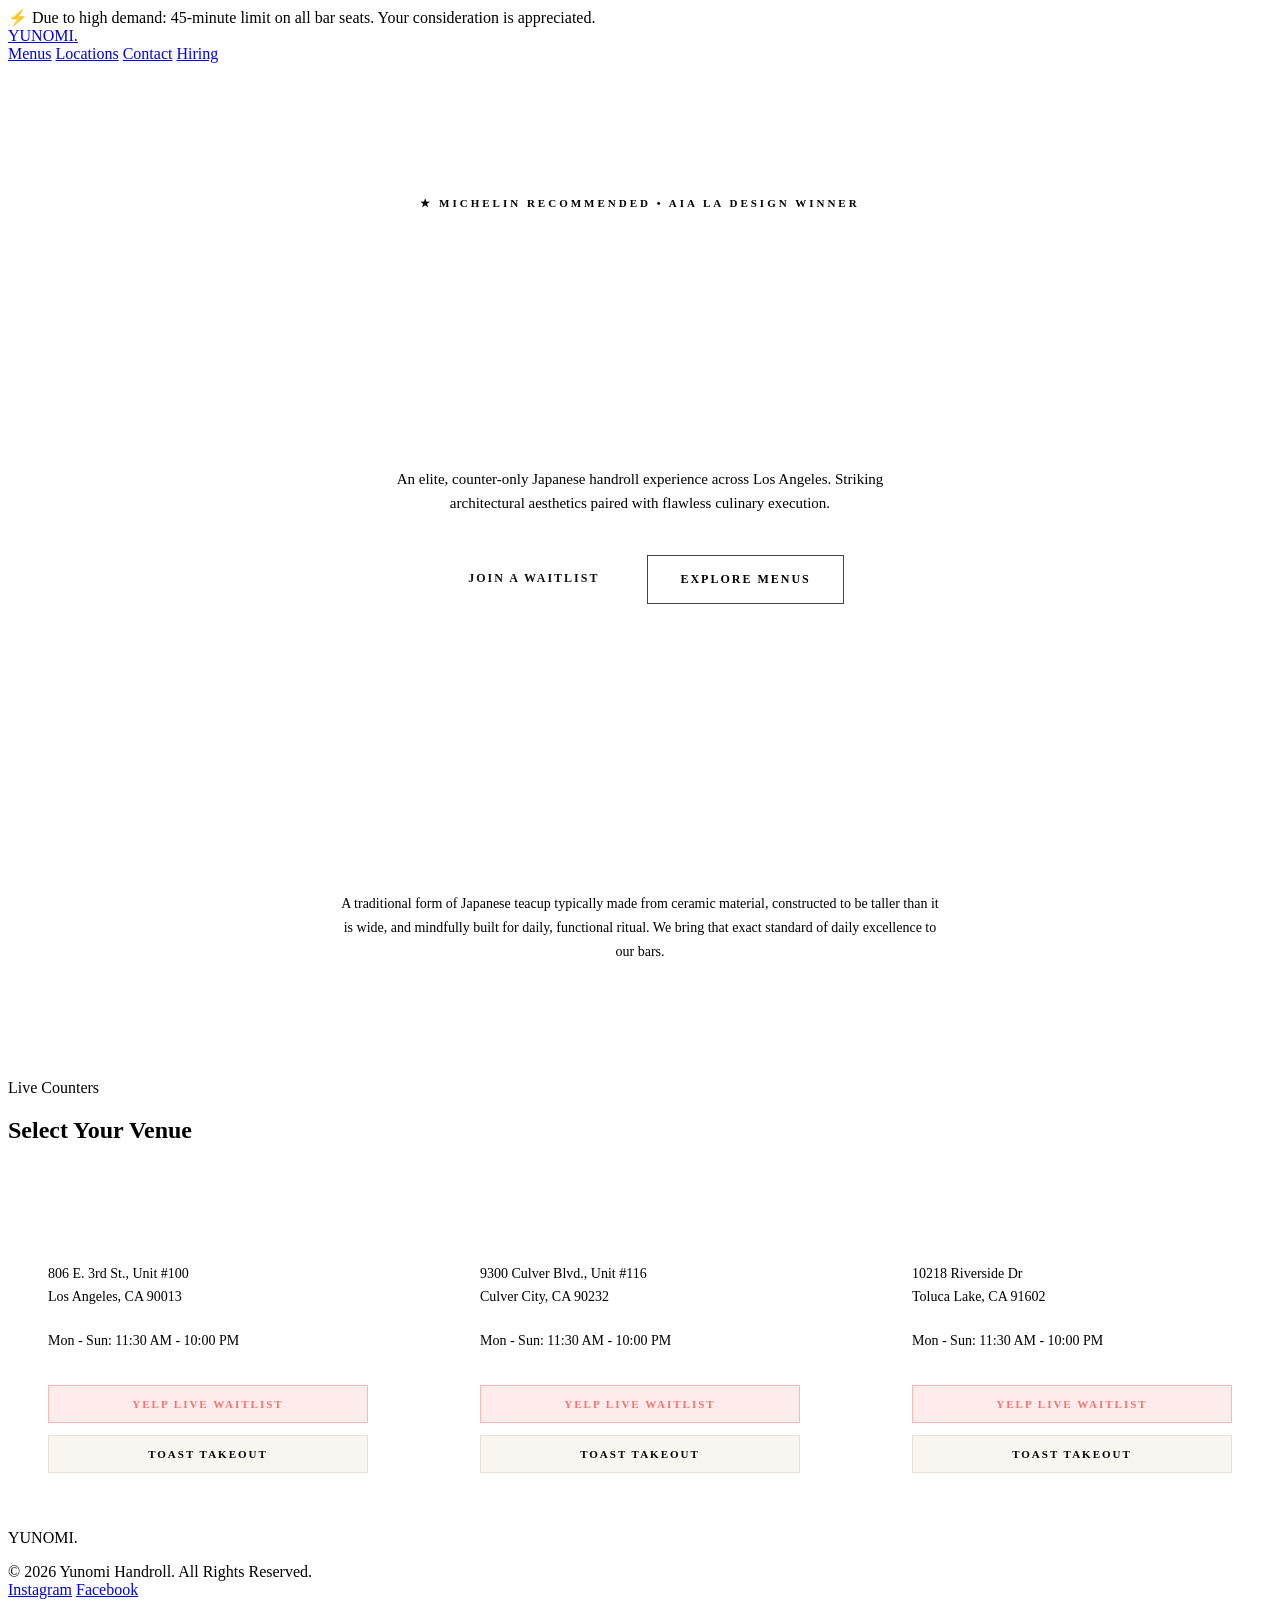
==== index.html @ c5e00935 "Add initial index.html for Yunomi Handroll site Initial HTML structure for Yunomi Handroll website, " ====
<!DOCTYPE html>
<html lang="en">
<head>
  <meta charset="UTF-8">
  <meta name="viewport" content="width=device-width, initial-scale=1.0">
  <title>Yunomi Handroll | Premium LA Sushi & Handroll Bar</title>
  <link rel="stylesheet" href="/style.css">
  <style>
    /* Unique Home Page Styles */
    .hero {
      height: 75vh;
      display: flex;
      flex-direction: column;
      justify-content: center;
      align-items: center;
      text-align: center;
      border-bottom: 1px solid var(--border-color);
      position: relative;
    }
    .hero-accolades {
      font-size: 11px;
      font-weight: 700;
      text-transform: uppercase;
      letter-spacing: 3px;
      color: var(--accent);
      margin-bottom: 24px;
    }
    .hero h1 {
      font-size: 64px;
      font-weight: 900;
      letter-spacing: -1px;
      line-height: 1.1;
      margin-bottom: 24px;
      color: #FFFFFF;
    }
    .hero p {
      max-width: 500px;
      color: var(--text-muted);
      font-size: 15px;
      line-height: 1.6;
      margin-bottom: 40px;
    }
    .hero-btns {
      display: flex;
      gap: 16px;
    }
    .hero-btns a {
      padding: 16px 32px;
      font-size: 12px;
      font-weight: 700;
      text-transform: uppercase;
      letter-spacing: 2px;
      text-decoration: none;
    }
    .btn-solid {
      background-color: var(--accent);
      color: #111111;
    }
    .btn-outline {
      border: 1px solid #444444;
      color: var(--text-main);
      transition: border-color 0.2s ease;
    }
    .btn-outline:hover {
      border-color: var(--accent);
    }
    .definition-block {
      padding: 100px 20px;
      text-align: center;
      border-bottom: 1px solid var(--border-color);
    }
    .definition-title {
      font-family: var(--font-serif);
      font-style: italic;
      font-size: 28px;
      margin-bottom: 16px;
      color: #FFFFFF;
    }
    .definition-text {
      max-width: 600px;
      margin: 0 auto;
      color: var(--text-muted);
      line-height: 1.7;
      font-size: 14px;
    }
    .location-grid {
      display: grid;
      grid-template-columns: repeat(auto-fit, minmax(300px, 1fr));
      gap: 32px;
    }
    .location-card {
      background-color: var(--bg-card);
      border: 1px solid var(--border-color);
      padding: 40px;
      display: flex;
      flex-direction: column;
      justify-content: space-between;
    }
    .location-card h3 {
      font-size: 20px;
      margin-bottom: 16px;
      color: #FFFFFF;
    }
    .location-meta {
      font-size: 14px;
      color: var(--text-muted);
      line-height: 1.6;
      margin-bottom: 32px;
    }
    .location-actions {
      display: flex;
      flex-direction: column;
      gap: 12px;
    }
    .location-actions a {
      text-align: center;
      padding: 12px;
      font-size: 11px;
      font-weight: 700;
      text-transform: uppercase;
      letter-spacing: 2px;
      text-decoration: none;
    }
    .action-waitlist {
      background-color: rgba(239, 68, 68, 0.1);
      border: 1px solid rgba(239, 68, 68, 0.3);
      color: #F87171;
    }
    .action-waitlist:hover {
      border-color: #EF4444;
    }
    .action-takeout {
      background-color: rgba(197, 168, 128, 0.1);
      border: 1px solid rgba(197, 168, 128, 0.3);
      color: var(--accent);
    }
    .action-takeout:hover {
      border-color: var(--accent);
    }
  </style>
</head>
<body>

  <div class="announcement-banner">
    ⚡ Due to high demand: 45-minute limit on all bar seats. Your consideration is appreciated.
  </div>

  <header>
    <div class="nav-container">
      <a href="/" class="logo">YUNOMI<span>.</span></a>
      <div class="nav-links">
        <a href="/menu">Menus</a>
        <a href="/#locations">Locations</a>
        <a href="/contact">Contact</a>
        <a href="https://yunomihandroll.com/apply-now/" target="_blank" class="cta-btn">Hiring</a>
      </div>
    </div>
  </header>

  <section class="hero">
    <div class="hero-accolades">★ Michelin Recommended • AIA LA Design Winner</div>
    <h1>CRISP NORI.<br>WARM RICE.</h1>
    <p>An elite, counter-only Japanese handroll experience across Los Angeles. Striking architectural aesthetics paired with flawless culinary execution.</p>
    <div class="hero-btns">
      <a href="#locations" class="btn-solid">Join a Waitlist</a>
      <a href="/menu" class="btn-outline">Explore Menus</a>
    </div>
  </section>

  <section class="definition-block">
    <div class="definition-title">yunomi [yoo-no-mi] n. (湯呑み)</div>
    <div class="definition-text">A traditional form of Japanese teacup typically made from ceramic material, constructed to be taller than it is wide, and mindfully built for daily, functional ritual. We bring that exact standard of daily excellence to our bars.</div>
  </section>

  <main id="locations">
    <div class="section-title">
      <p>Live Counters</p>
      <h2>Select Your Venue</h2>
    </div>

    <div class="location-grid">
      <div class="location-card">
        <div>
          <h3>DTLA Arts District</h3>
          <div class="location-meta">
            806 E. 3rd St., Unit #100<br>Los Angeles, CA 90013<br><br>
            Mon - Sun: 11:30 AM - 10:00 PM
          </div>
        </div>
        <div class="location-actions">
          <a href="https://www.yelp.com/waitlist/yunomi-handroll-los-angeles" target="_blank" class="action-waitlist">Yelp Live Waitlist</a>
          <a href="https://order.toasttab.com/online/yunomi-handroll-806-e-3rd-street-unit-100" target="_blank" class="action-takeout">Toast Takeout</a>
        </div>
      </div>

      <div class="location-card">
        <div>
          <h3>The Culver Steps</h3>
          <div class="location-meta">
            9300 Culver Blvd., Unit #116<br>Culver City, CA 90232<br><br>
            Mon - Sun: 11:30 AM - 10:00 PM
          </div>
        </div>
        <div class="location-actions">
          <a href="https://www.yelp.com/waitlist/yunomi-handroll-culver-city-2" target="_blank" class="action-waitlist">Yelp Live Waitlist</a>
          <a href="https://order.toasttab.com/online/yunomi-handroll-bar-culver-city-9300-culver-blvd-unit-116" target="_blank" class="action-takeout">Toast Takeout</a>
        </div>
      </div>

      <div class="location-card">
        <div>
          <h3>Toluca Lake</h3>
          <div class="location-meta">
            10218 Riverside Dr<br>Toluca Lake, CA 91602<br><br>
            Mon - Sun: 11:30 AM - 10:00 PM
          </div>
        </div>
        <div class="location-actions">
          <a href="https://www.yelp.com/waitlist/yunomi-handroll-san-fernando-valley/" target="_blank" class="action-waitlist">Yelp Live Waitlist</a>
          <a href="https://order.toasttab.com/online/yunomi-handroll-bar-toluca-lake" target="_blank" class="action-takeout">Toast Takeout</a>
        </div>
      </div>
    </div>
  </main>

  <footer>
    <div class="footer-container">
      <div class="footer-logo">
        <p>YUNOMI.</p>
        <span>© 2026 Yunomi Handroll. All Rights Reserved.</span>
      </div>
      <div class="footer-socials">
        <a href="https://www.instagram.com/yunomihandroll" target="_blank">Instagram</a>
        <a href="https://www.facebook.com/yunomihandroll" target="_blank">Facebook</a>
      </div>
      <div class="footer-contact-link">
        <a href="/contact">Corporate Contact →</a>
      </div>
    </div>
  </footer>

</body>
</html>
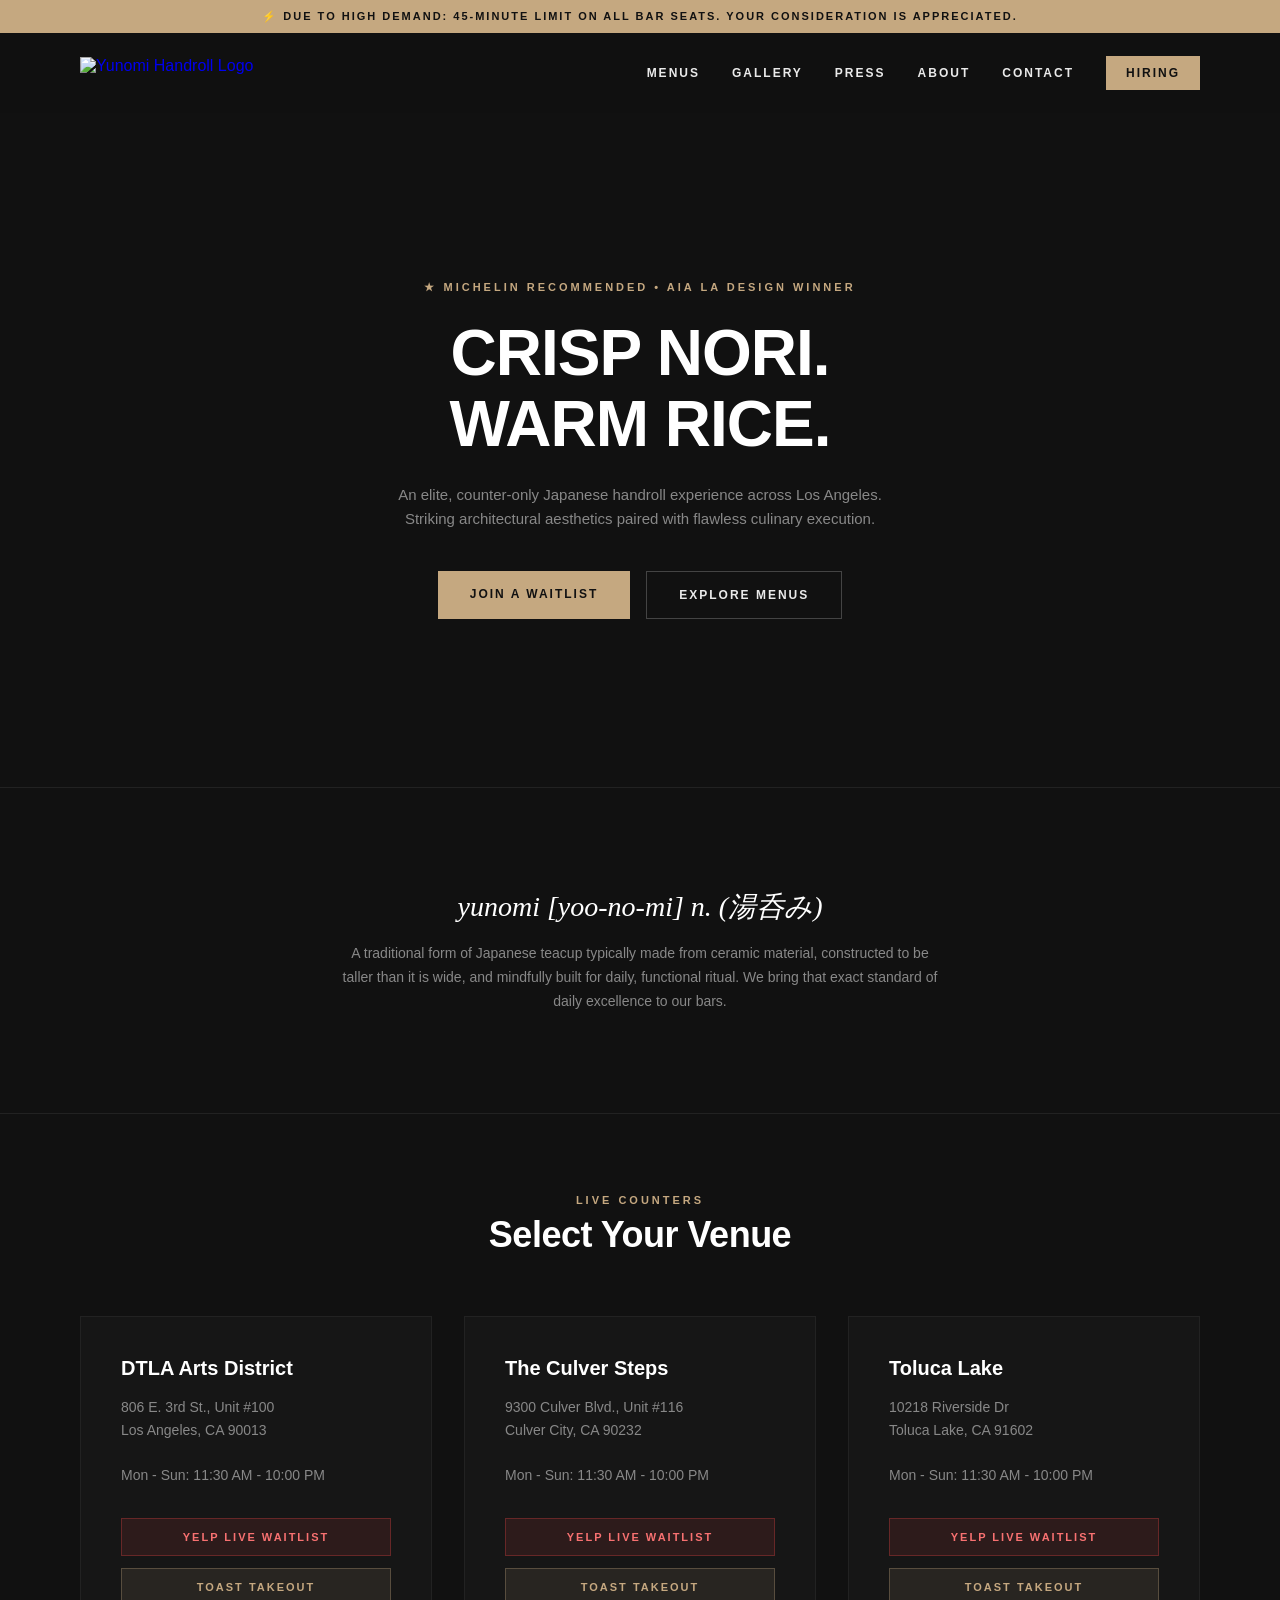
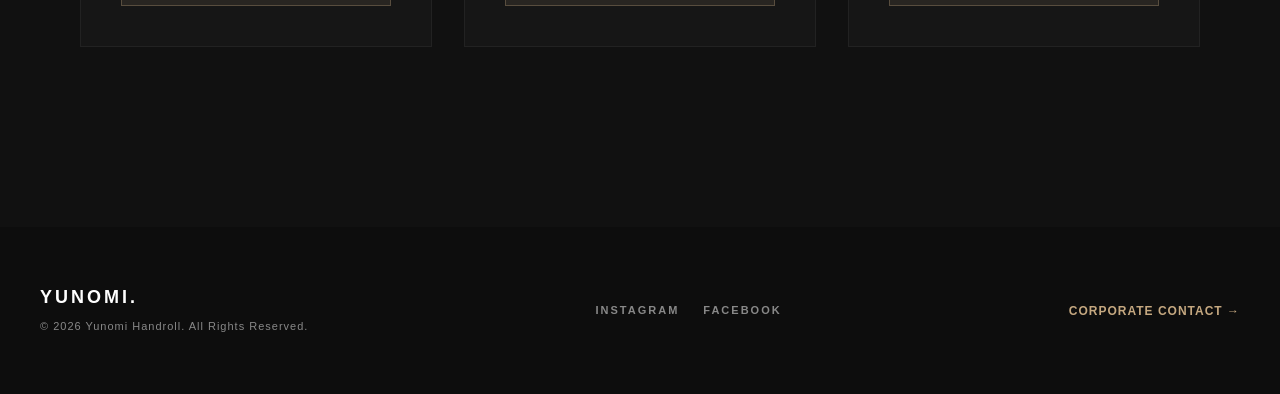
==== commit bda3e861: "Refactor index.html for navigation and button styles Updated navigation links and added hover effect" ====
--- a/index.html
+++ b/index.html
@@ -6,7 +6,6 @@
   <title>Yunomi Handroll | Premium LA Sushi & Handroll Bar</title>
   <link rel="stylesheet" href="/style.css">
   <style>
-    /* Unique Home Page Styles */
     .hero {
       height: 75vh;
       display: flex;
@@ -55,6 +54,9 @@
     .btn-solid {
       background-color: var(--accent);
       color: #111111;
+    }
+    .btn-solid:hover {
+      background-color: var(--accent-hover);
     }
     .btn-outline {
       border: 1px solid #444444;
@@ -147,10 +149,14 @@
 
   <header>
     <div class="nav-container">
-      <a href="/" class="logo">YUNOMI<span>.</span></a>
+      <a href="/" class="logo-link">
+        <img src="https://yunomihandroll.com/wp-content/uploads/2022/05/yunomi-natural-logo-opt-1.png" alt="Yunomi Handroll Logo" class="brand-logo">
+      </a>
       <div class="nav-links">
         <a href="/menu">Menus</a>
-        <a href="/#locations">Locations</a>
+        <a href="/gallery">Gallery</a>
+        <a href="/press">Press</a>
+        <a href="/about">About</a>
         <a href="/contact">Contact</a>
         <a href="https://yunomihandroll.com/apply-now/" target="_blank" class="cta-btn">Hiring</a>
       </div>
--- a/style.css
+++ b/style.css
@@ -0,0 +1,299 @@
+/* Custom properties for the Yunomi color palette */
+:root {
+  --bg-main: #111111;
+  --bg-card: #161616;
+  --border-color: #222222;
+  --text-main: #EAEAEA;
+  --text-muted: #888888;
+  --accent: #C5A880;
+  --accent-hover: #FFFFFF;
+  --font-sans: -apple-system, BlinkMacSystemFont, "Segoe UI", Roboto, sans-serif;
+  --font-serif: "Georgia", serif;
+}
+
+* {
+  box-sizing: border-box;
+  margin: 0;
+  padding: 0;
+}
+
+html {
+  scroll-behavior: smooth;
+  font-family: var(--font-sans);
+  background-color: var(--bg-main);
+  color: var(--text-main);
+}
+
+/* Scrollbar styling */
+::-webkit-scrollbar {
+  width: 6px;
+}
+::-webkit-scrollbar-track {
+  background: var(--bg-main);
+}
+::-webkit-scrollbar-thumb {
+  background: var(--border-color);
+}
+::-webkit-scrollbar-thumb:hover {
+  background: var(--accent);
+}
+
+/* Announcement Banner */
+.announcement-banner {
+  background-color: var(--accent);
+  color: #111111;
+  text-align: center;
+  padding: 10px 20px;
+  font-size: 11px;
+  font-weight: 700;
+  text-transform: uppercase;
+  letter-spacing: 2px;
+}
+
+/* Header & Navigation */
+header {
+  position: sticky;
+  top: 0;
+  z-index: 100;
+  background-color: rgba(17, 17, 17, 0.9);
+  backdrop-filter: blur(10px);
+  border-b: 1px solid var(--border-color);
+}
+
+.nav-container {
+  max-width: 1200px;
+  margin: 0 auto;
+  padding: 0 40px;
+  height: 80px;
+  display: flex;
+  align-items: center;
+  justify-content: space-between;
+}
+
+/* Logo Integration */
+.logo-link {
+  display: flex;
+  align-items: center;
+  height: 100%;
+  text-decoration: none;
+}
+
+.brand-logo {
+  height: 32px;
+  width: auto;
+  object-fit: contain;
+  display: block;
+}
+
+.nav-links {
+  display: flex;
+  align-items: center;
+  gap: 32px;
+}
+
+.nav-links a {
+  font-size: 12px;
+  font-weight: 600;
+  text-transform: uppercase;
+  letter-spacing: 2px;
+  text-decoration: none;
+  color: var(--text-main);
+  transition: color 0.2s ease;
+}
+
+.nav-links a:hover {
+  color: var(--accent);
+}
+
+.cta-btn {
+  background-color: var(--accent);
+  color: #111111 !important;
+  padding: 10px 20px;
+  font-weight: 700 !important;
+  transition: background-color 0.2s ease, color 0.2s ease !important;
+}
+
+.cta-btn:hover {
+  background-color: var(--accent-hover);
+}
+
+/* Layout Utilities */
+main {
+  max-width: 1200px;
+  margin: 0 auto;
+  padding: 80px 40px;
+}
+
+.section-title {
+  text-align: center;
+  margin-bottom: 60px;
+}
+
+.section-title p {
+  font-size: 11px;
+  font-weight: 700;
+  text-transform: uppercase;
+  letter-spacing: 3px;
+  color: var(--accent);
+  margin-bottom: 8px;
+}
+
+.section-title h1, .section-title h2 {
+  font-size: 36px;
+  font-weight: 800;
+  letter-spacing: -0.5px;
+  color: #FFFFFF;
+}
+
+/* Image Gallery & Responsive Cards Layout */
+.image-grid {
+  display: grid;
+  grid-template-columns: repeat(auto-fit, minmax(350px, 1fr));
+  gap: 24px;
+  margin-top: 40px;
+}
+
+.image-container {
+  position: relative;
+  overflow: hidden;
+  background-color: #1a1a1a;
+  aspect-ratio: 3 / 2;
+  border: 1px solid var(--border-color);
+}
+
+.image-container img {
+  width: 100%;
+  height: 100%;
+  object-fit: cover;
+  transition: transform 0.5s ease, filter 0.3s ease;
+  filter: grayscale(20%);
+}
+
+.image-container:hover img {
+  transform: scale(1.04);
+  filter: grayscale(0%);
+}
+
+.image-caption {
+  position: absolute;
+  bottom: 0;
+  left: 0;
+  right: 0;
+  padding: 24px;
+  background: linear-gradient(to top, rgba(17,17,17,0.9) 0%, rgba(17,17,17,0) 100%);
+  font-size: 12px;
+  font-weight: 600;
+  letter-spacing: 1px;
+  text-transform: uppercase;
+  color: #FFFFFF;
+}
+
+/* Press Row Layout */
+.press-list {
+  display: flex;
+  flex-direction: column;
+  gap: 32px;
+  margin-top: 40px;
+}
+
+.press-item {
+  background-color: var(--bg-card);
+  border: 1px solid var(--border-color);
+  padding: 40px;
+  display: flex;
+  flex-direction: column;
+  gap: 16px;
+  transition: border-color 0.2s ease;
+  text-decoration: none;
+  color: var(--text-main);
+}
+
+.press-item:hover {
+  border-color: var(--accent);
+}
+
+.press-source {
+  font-size: 11px;
+  font-weight: 700;
+  text-transform: uppercase;
+  letter-spacing: 2px;
+  color: var(--accent);
+}
+
+.press-quote {
+  font-family: var(--font-serif);
+  font-style: italic;
+  font-size: 20px;
+  color: #FFFFFF;
+  line-height: 1.5;
+}
+
+/* Footer styling */
+footer {
+  background-color: #0D0D0D;
+  border-t: 1px solid var(--border-color);
+  padding: 60px 40px;
+  margin-top: 100px;
+}
+
+.footer-container {
+  max-width: 1200px;
+  margin: 0 auto;
+  display: flex;
+  flex-direction: column;
+  gap: 40px;
+}
+
+@media (min-width: 768px) {
+  .footer-container {
+    flex-direction: row;
+    justify-content: space-between;
+    align-items: center;
+  }
+}
+
+.footer-logo p {
+  font-size: 18px;
+  font-weight: 900;
+  letter-spacing: 3px;
+  color: #FFFFFF;
+  margin-bottom: 8px;
+}
+
+.footer-logo span {
+  font-size: 11px;
+  color: var(--text-muted);
+  letter-spacing: 1px;
+}
+
+.footer-socials {
+  display: flex;
+  gap: 24px;
+}
+
+.footer-socials a {
+  font-size: 11px;
+  font-weight: 700;
+  text-transform: uppercase;
+  letter-spacing: 2px;
+  text-decoration: none;
+  color: var(--text-muted);
+  transition: color 0.2s ease;
+}
+
+.footer-socials a:hover {
+  color: #FFFFFF;
+}
+
+.footer-contact-link a {
+  font-size: 12px;
+  font-weight: 700;
+  text-transform: uppercase;
+  letter-spacing: 1px;
+  color: var(--accent);
+  text-decoration: none;
+}
+
+.footer-contact-link a:hover {
+  text-decoration: underline;
+}
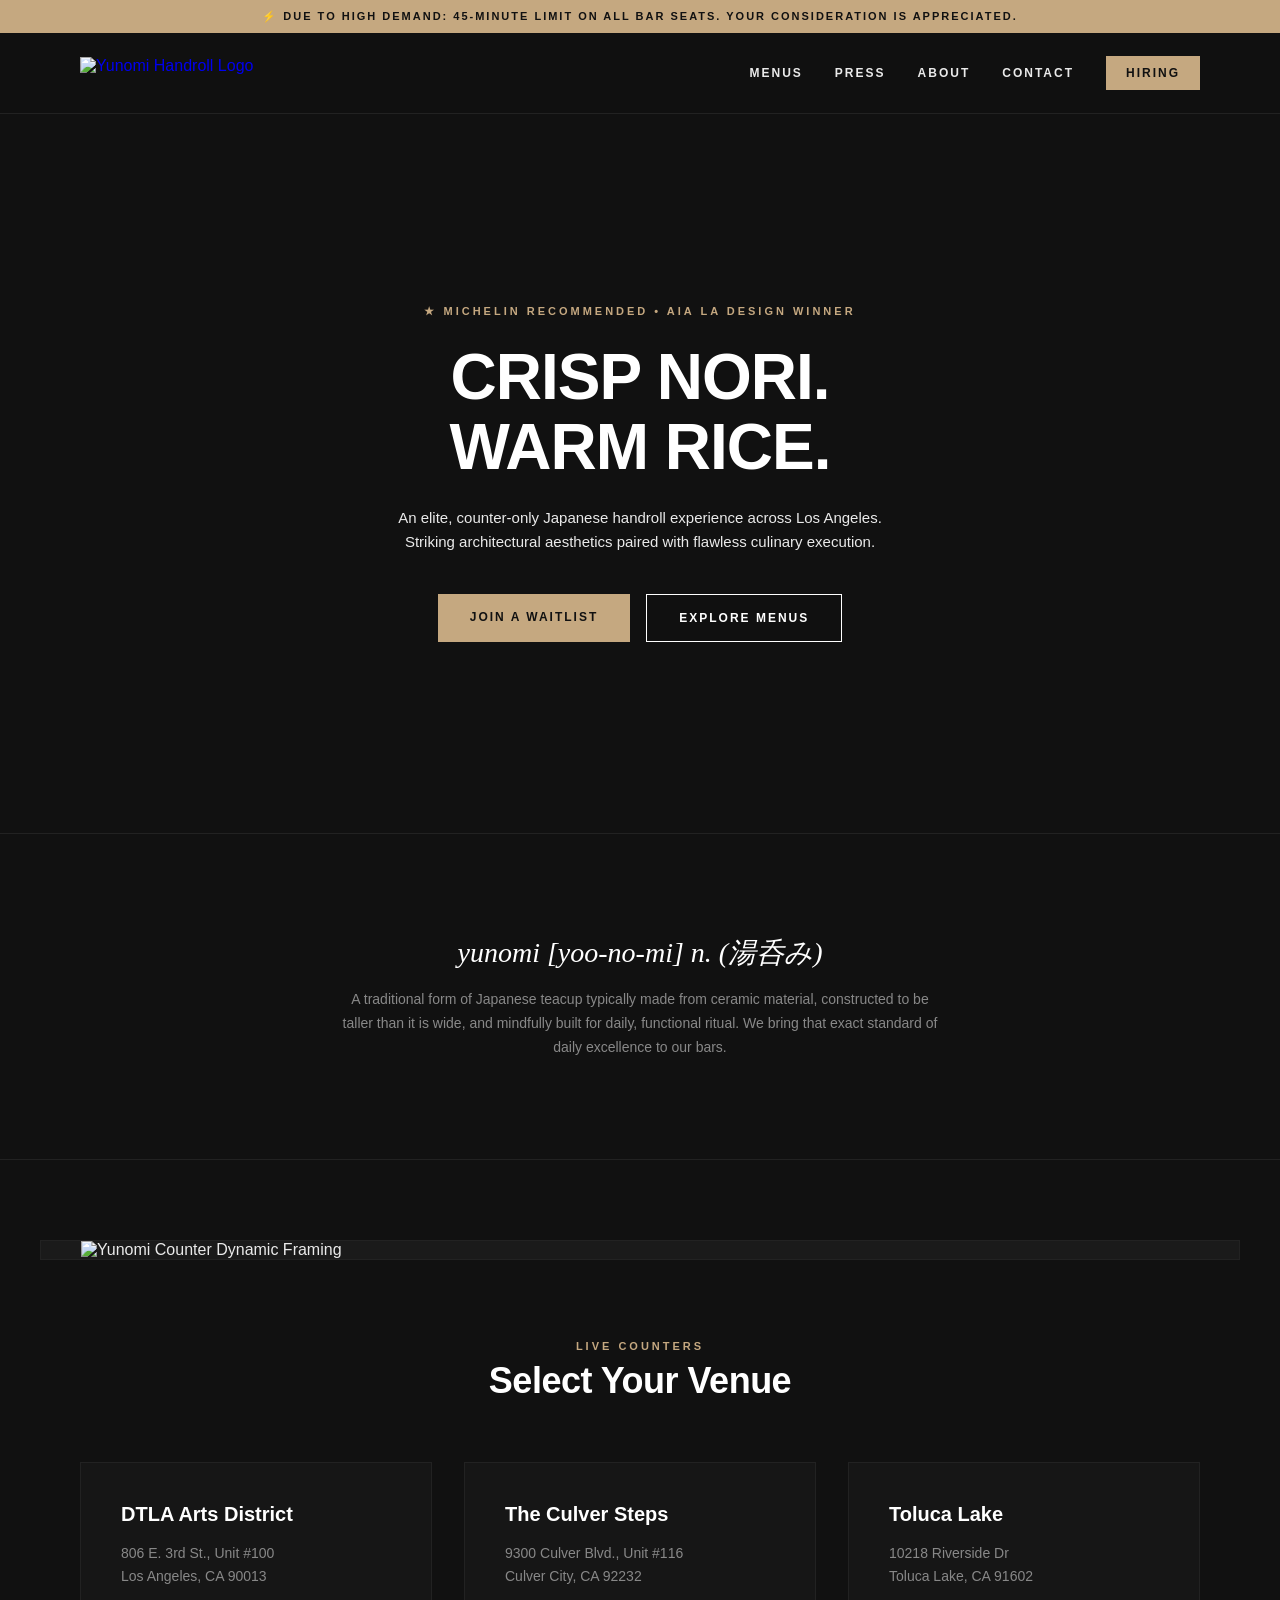
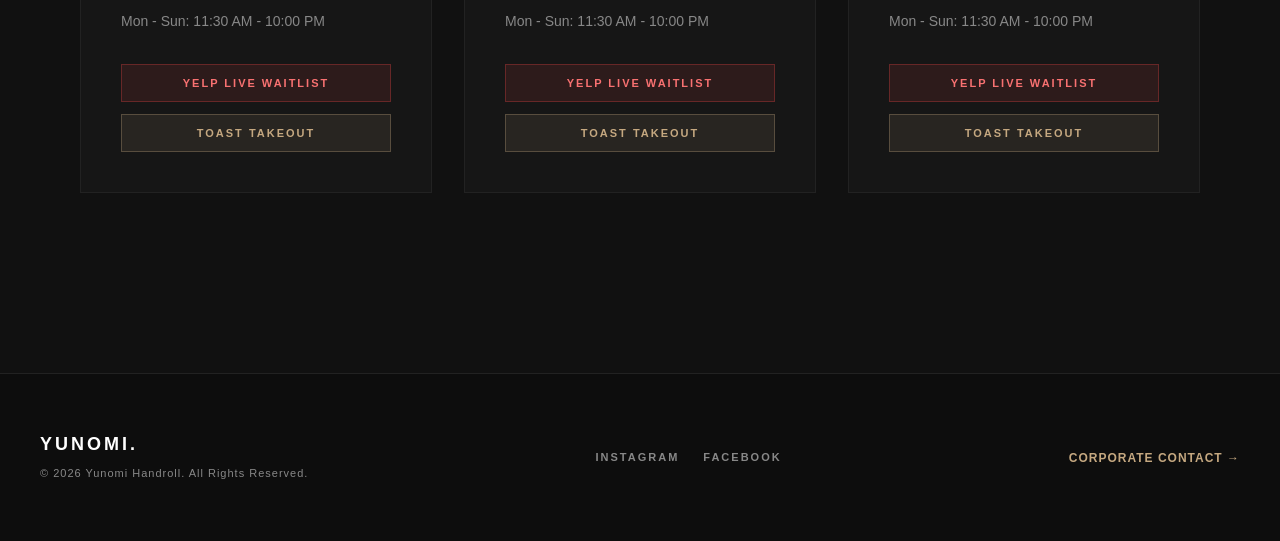
==== commit 615db980: "Update styles and content in index.html" ====
--- a/index.html
+++ b/index.html
@@ -4,10 +4,11 @@
   <meta charset="UTF-8">
   <meta name="viewport" content="width=device-width, initial-scale=1.0">
   <title>Yunomi Handroll | Premium LA Sushi & Handroll Bar</title>
+  <link rel="icon" type="image/png" href="https://yunomihandroll.com/wp-content/uploads/2022/05/yunomi-natural-logo-opt-1.png">
   <link rel="stylesheet" href="/style.css">
   <style>
     .hero {
-      height: 75vh;
+      height: 80vh;
       display: flex;
       flex-direction: column;
       justify-content: center;
@@ -15,6 +16,9 @@
       text-align: center;
       border-bottom: 1px solid var(--border-color);
       position: relative;
+      background-image: linear-gradient(rgba(17, 17, 17, 0.75), rgba(17, 17, 17, 0.75)), url('/images/hero-bg.jpg');
+      background-size: cover;
+      background-position: center;
     }
     .hero-accolades {
       font-size: 11px;
@@ -34,7 +38,7 @@
     }
     .hero p {
       max-width: 500px;
-      color: var(--text-muted);
+      color: #EAEAEA;
       font-size: 15px;
       line-height: 1.6;
       margin-bottom: 40px;
@@ -59,12 +63,14 @@
       background-color: var(--accent-hover);
     }
     .btn-outline {
-      border: 1px solid #444444;
-      color: var(--text-main);
-      transition: border-color 0.2s ease;
+      border: 1px solid #FFFFFF;
+      color: #FFFFFF;
+      transition: background-color 0.2s ease, color 0.2s ease;
+      background-color: rgba(17, 17, 17, 0.4);
     }
     .btn-outline:hover {
-      border-color: var(--accent);
+      background-color: #FFFFFF;
+      color: #111111;
     }
     .definition-block {
       padding: 100px 20px;
@@ -154,7 +160,6 @@
       </a>
       <div class="nav-links">
         <a href="/menu">Menus</a>
-        <a href="/gallery">Gallery</a>
         <a href="/press">Press</a>
         <a href="/about">About</a>
         <a href="/contact">Contact</a>
@@ -177,6 +182,10 @@
     <div class="definition-title">yunomi [yoo-no-mi] n. (湯呑み)</div>
     <div class="definition-text">A traditional form of Japanese teacup typically made from ceramic material, constructed to be taller than it is wide, and mindfully built for daily, functional ritual. We bring that exact standard of daily excellence to our bars.</div>
   </section>
+
+  <div class="inline-photo-block" style="max-width: 1200px; margin: 80px auto 0 auto; padding: 0 40px;">
+    <img src="/images/interior-dtla.jpg" alt="Yunomi Counter Dynamic Framing">
+  </div>
 
   <main id="locations">
     <div class="section-title">
@@ -203,7 +212,7 @@
         <div>
           <h3>The Culver Steps</h3>
           <div class="location-meta">
-            9300 Culver Blvd., Unit #116<br>Culver City, CA 90232<br><br>
+            9300 Culver Blvd., Unit #116<br>Culver City, CA 92232<br><br>
             Mon - Sun: 11:30 AM - 10:00 PM
           </div>
         </div>
--- a/style.css
+++ b/style.css
@@ -1,4 +1,3 @@
-/* Custom properties for the Yunomi color palette */
 :root {
   --bg-main: #111111;
   --bg-card: #161616;
@@ -24,7 +23,6 @@
   color: var(--text-main);
 }
 
-/* Scrollbar styling */
 ::-webkit-scrollbar {
   width: 6px;
 }
@@ -38,7 +36,6 @@
   background: var(--accent);
 }
 
-/* Announcement Banner */
 .announcement-banner {
   background-color: var(--accent);
   color: #111111;
@@ -50,14 +47,13 @@
   letter-spacing: 2px;
 }
 
-/* Header & Navigation */
 header {
   position: sticky;
   top: 0;
   z-index: 100;
   background-color: rgba(17, 17, 17, 0.9);
   backdrop-filter: blur(10px);
-  border-b: 1px solid var(--border-color);
+  border-bottom: 1px solid var(--border-color);
 }
 
 .nav-container {
@@ -70,7 +66,6 @@
   justify-content: space-between;
 }
 
-/* Logo Integration */
 .logo-link {
   display: flex;
   align-items: center;
@@ -117,7 +112,6 @@
   background-color: var(--accent-hover);
 }
 
-/* Layout Utilities */
 main {
   max-width: 1200px;
   margin: 0 auto;
@@ -145,93 +139,9 @@
   color: #FFFFFF;
 }
 
-/* Image Gallery & Responsive Cards Layout */
-.image-grid {
-  display: grid;
-  grid-template-columns: repeat(auto-fit, minmax(350px, 1fr));
-  gap: 24px;
-  margin-top: 40px;
-}
-
-.image-container {
-  position: relative;
-  overflow: hidden;
-  background-color: #1a1a1a;
-  aspect-ratio: 3 / 2;
-  border: 1px solid var(--border-color);
-}
-
-.image-container img {
-  width: 100%;
-  height: 100%;
-  object-fit: cover;
-  transition: transform 0.5s ease, filter 0.3s ease;
-  filter: grayscale(20%);
-}
-
-.image-container:hover img {
-  transform: scale(1.04);
-  filter: grayscale(0%);
-}
-
-.image-caption {
-  position: absolute;
-  bottom: 0;
-  left: 0;
-  right: 0;
-  padding: 24px;
-  background: linear-gradient(to top, rgba(17,17,17,0.9) 0%, rgba(17,17,17,0) 100%);
-  font-size: 12px;
-  font-weight: 600;
-  letter-spacing: 1px;
-  text-transform: uppercase;
-  color: #FFFFFF;
-}
-
-/* Press Row Layout */
-.press-list {
-  display: flex;
-  flex-direction: column;
-  gap: 32px;
-  margin-top: 40px;
-}
-
-.press-item {
-  background-color: var(--bg-card);
-  border: 1px solid var(--border-color);
-  padding: 40px;
-  display: flex;
-  flex-direction: column;
-  gap: 16px;
-  transition: border-color 0.2s ease;
-  text-decoration: none;
-  color: var(--text-main);
-}
-
-.press-item:hover {
-  border-color: var(--accent);
-}
-
-.press-source {
-  font-size: 11px;
-  font-weight: 700;
-  text-transform: uppercase;
-  letter-spacing: 2px;
-  color: var(--accent);
-}
-
-.press-quote {
-  font-family: var(--font-serif);
-  font-style: italic;
-  font-size: 20px;
-  color: #FFFFFF;
-  line-height: 1.5;
-}
-
-/* Footer styling */
 footer {
   background-color: #0D0D0D;
-  border-t: 1px solid var(--border-color);
+  border-top: 1px solid var(--border-color);
   padding: 60px 40px;
   margin-top: 100px;
 }
@@ -297,3 +207,18 @@
 .footer-contact-link a:hover {
   text-decoration: underline;
 }
+
+.inline-photo-block {
+  margin: 60px 0;
+  border: 1px solid var(--border-color);
+  overflow: hidden;
+  background-color: #1a1a1a;
+}
+
+.inline-photo-block img {
+  width: 100%;
+  height: auto;
+  max-height: 500px;
+  object-fit: cover;
+  display: block;
+}
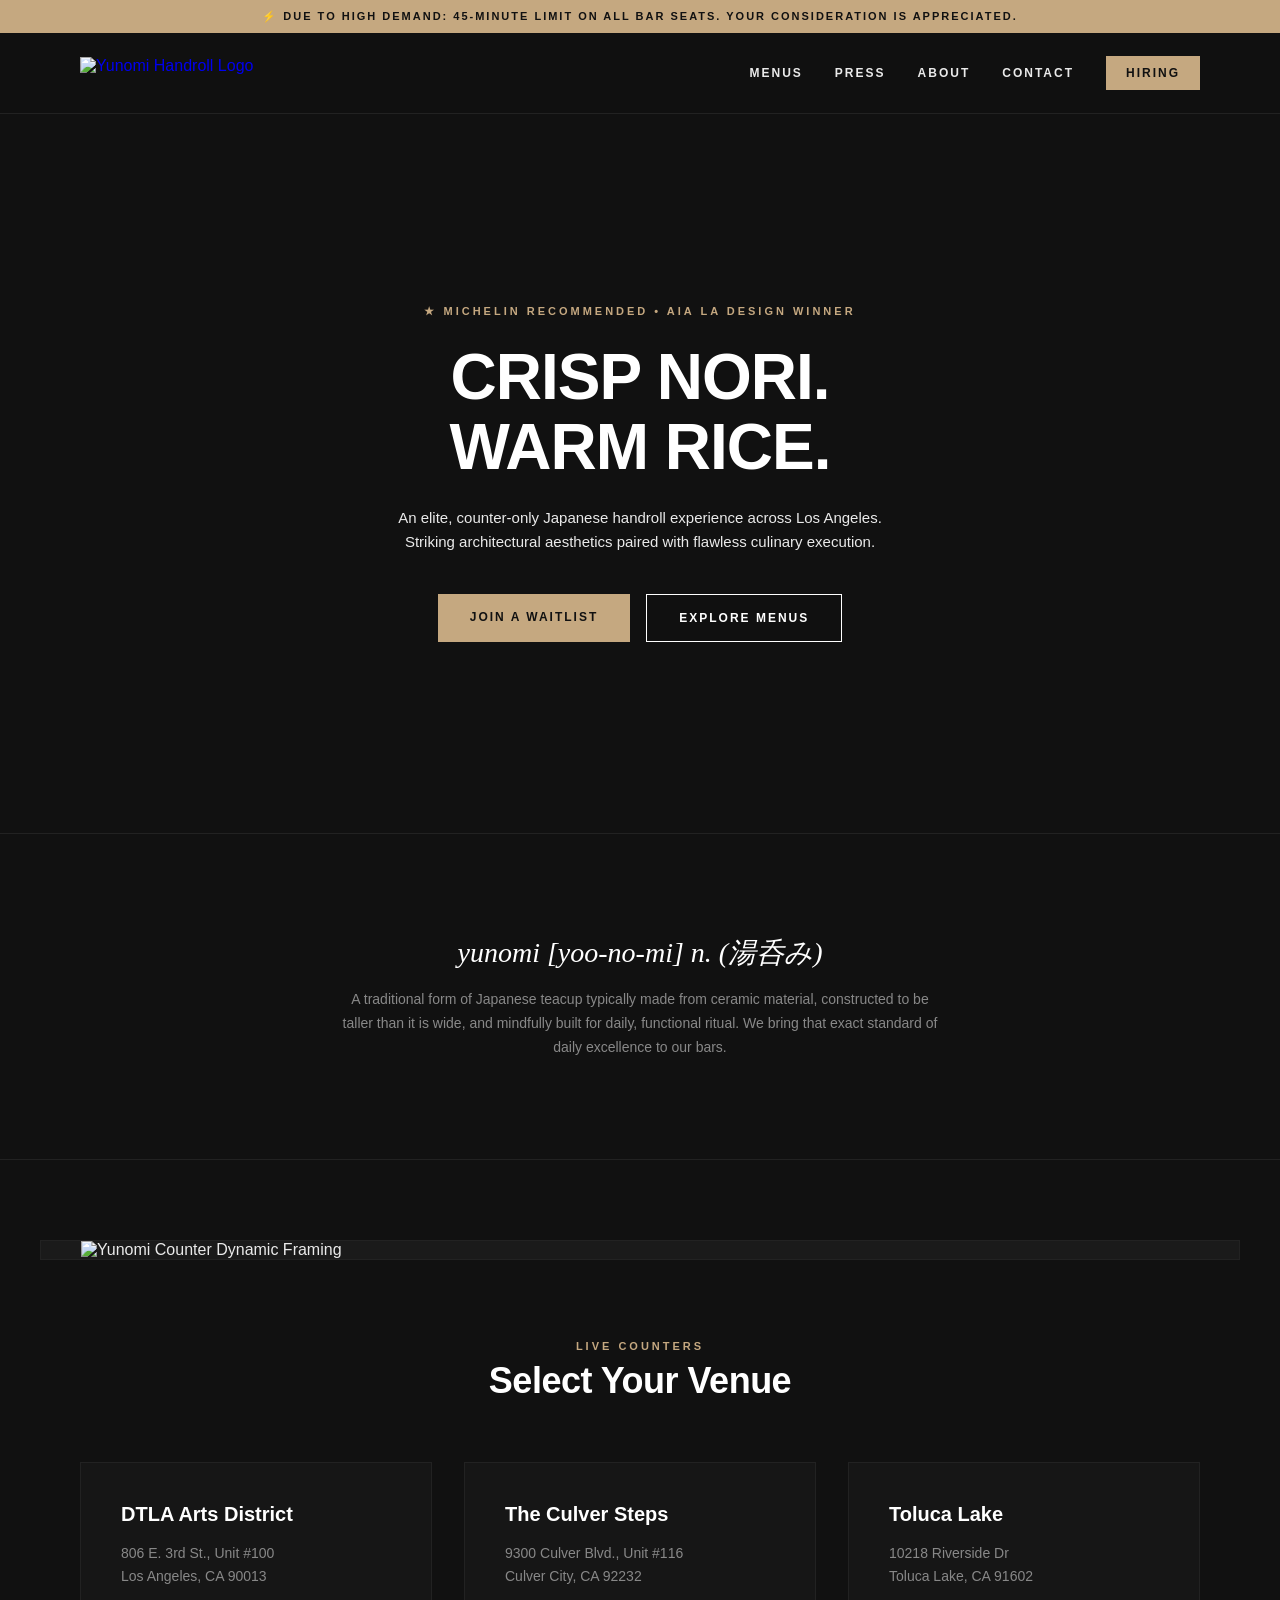
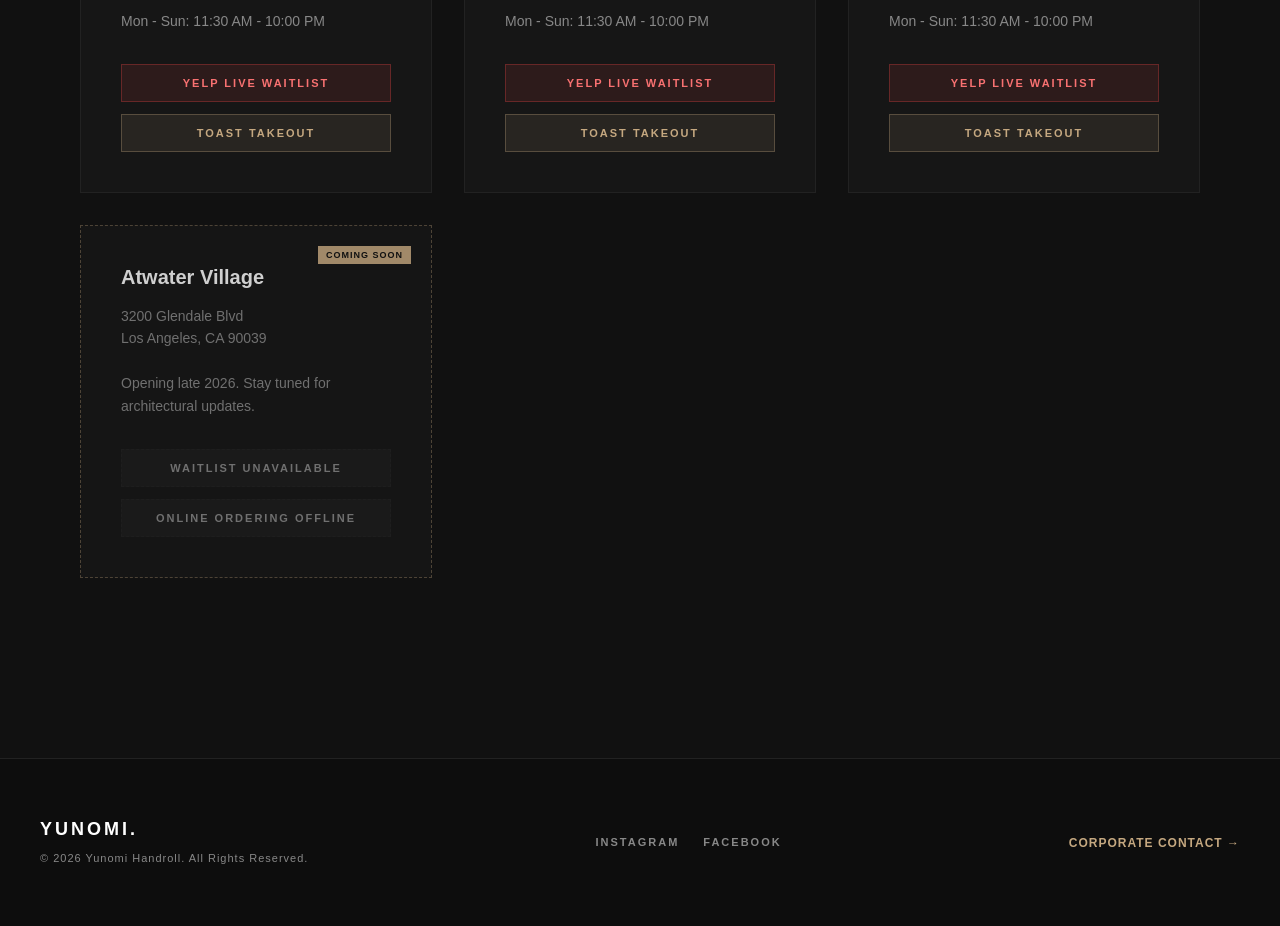
==== commit 467c211b: "Optimize images and add Atwater Village location card Updated background images to use WebP format f" ====
--- a/index.html
+++ b/index.html
@@ -16,7 +16,7 @@
       text-align: center;
       border-bottom: 1px solid var(--border-color);
       position: relative;
-      background-image: linear-gradient(rgba(17, 17, 17, 0.75), rgba(17, 17, 17, 0.75)), url('/images/hero-bg.jpg');
+      background-image: linear-gradient(rgba(17, 17, 17, 0.75), rgba(17, 17, 17, 0.75)), url('/images/hero-bg.webp');
       background-size: cover;
       background-position: center;
     }
@@ -103,6 +103,23 @@
       display: flex;
       flex-direction: column;
       justify-content: space-between;
+      position: relative;
+    }
+    .location-card.coming-soon {
+      opacity: 0.8;
+      border: 1px dashed rgba(197, 168, 128, 0.4);
+    }
+    .coming-soon-badge {
+      position: absolute;
+      top: 20px;
+      right: 20px;
+      background: var(--accent);
+      color: #111111;
+      font-size: 9px;
+      font-weight: 800;
+      text-transform: uppercase;
+      letter-spacing: 1px;
+      padding: 4px 8px;
     }
     .location-card h3 {
       font-size: 20px;
@@ -144,6 +161,12 @@
     }
     .action-takeout:hover {
       border-color: var(--accent);
+    }
+    .action-disabled {
+      background-color: rgba(255, 255, 255, 0.03);
+      border: 1px dashed var(--border-color);
+      color: var(--text-muted);
+      cursor: default;
     }
   </style>
 </head>
@@ -184,7 +207,7 @@
   </section>
 
   <div class="inline-photo-block" style="max-width: 1200px; margin: 80px auto 0 auto; padding: 0 40px;">
-    <img src="/images/interior-dtla.jpg" alt="Yunomi Counter Dynamic Framing">
+    <img src="/images/interior-dtla.webp" alt="Yunomi Counter Dynamic Framing">
   </div>
 
   <main id="locations">
@@ -233,6 +256,22 @@
         <div class="location-actions">
           <a href="https://www.yelp.com/waitlist/yunomi-handroll-san-fernando-valley/" target="_blank" class="action-waitlist">Yelp Live Waitlist</a>
           <a href="https://order.toasttab.com/online/yunomi-handroll-bar-toluca-lake" target="_blank" class="action-takeout">Toast Takeout</a>
+        </div>
+      </div>
+
+      <!-- NEW ATWATER VILLAGE SPOT -->
+      <div class="location-card coming-soon">
+        <div class="coming-soon-badge">Coming Soon</div>
+        <div>
+          <h3>Atwater Village</h3>
+          <div class="location-meta">
+            3200 Glendale Blvd<br>Los Angeles, CA 90039<br><br>
+            Opening late 2026. Stay tuned for architectural updates.
+          </div>
+        </div>
+        <div class="location-actions">
+          <a href="#" class="action-disabled">Waitlist Unavailable</a>
+          <a href="#" class="action-disabled">Online Ordering Offline</a>
         </div>
       </div>
     </div>
